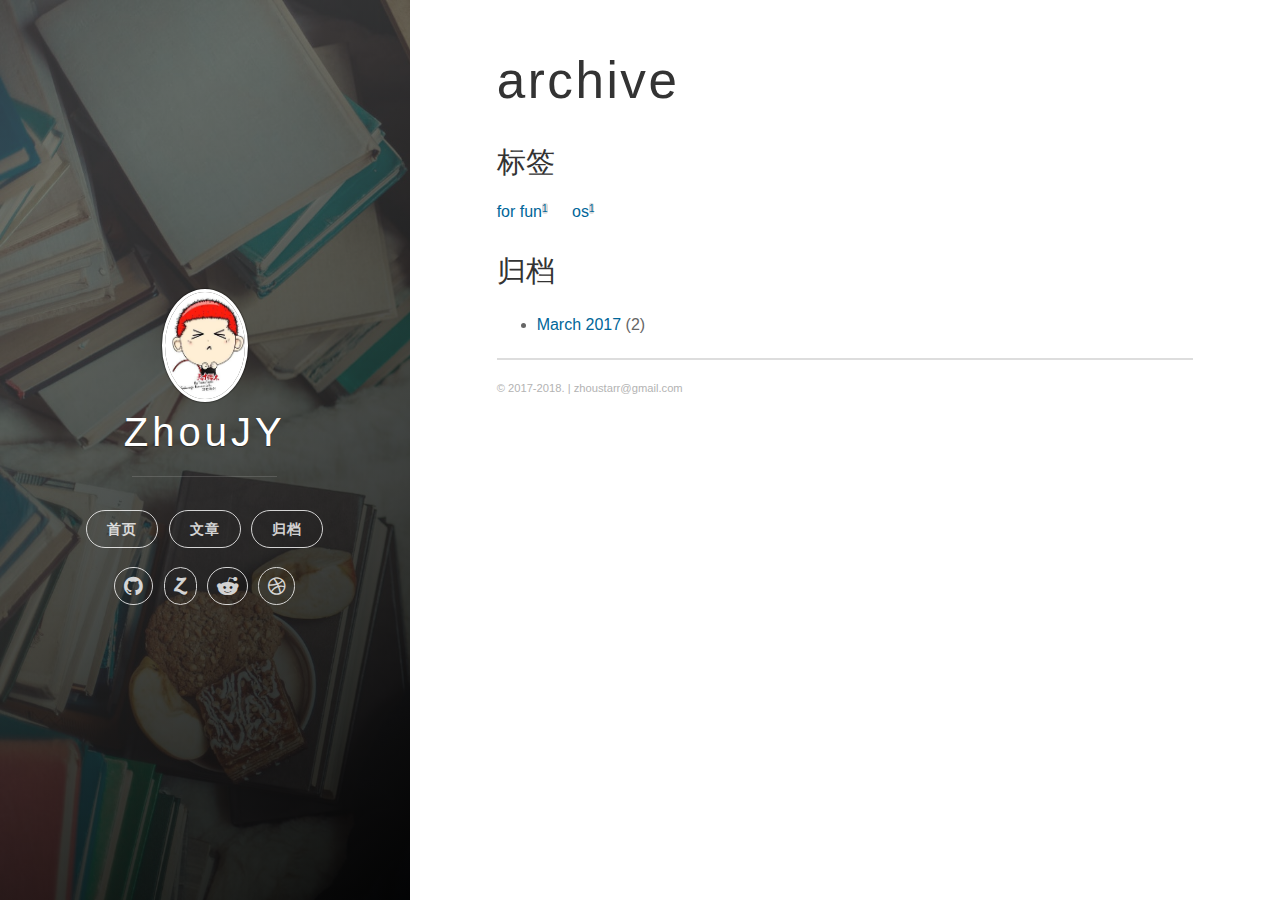
==== archive/index.html @ 3cb6d5e6 "Site updated: 2017-03-19 20:45:36" ====
<!DOCTYPE html>
<html>
<head>
    <meta charset="utf-8">
    <meta http-equiv="X-UA-Compatible" content="chrome=1">

    

    <title>
      archive 
    </title>

    <meta name="viewport" content="width=device-width, initial-scale=1, maximum-scale=1, user-scalable=no">
    
      <meta name="author" content="zhoustarr@gmail.com">
    
    

    <meta name="description" content="love loading force">
<meta property="og:type" content="website">
<meta property="og:title" content="archive">
<meta property="og:url" content="http://yoursite.com/archive/index.html">
<meta property="og:site_name" content="ZhouJY">
<meta property="og:description" content="love loading force">
<meta property="og:updated_time" content="2017-03-19T12:40:06.000Z">
<meta name="twitter:card" content="summary">
<meta name="twitter:title" content="archive">
<meta name="twitter:description" content="love loading force">
    
    
    
      <link rel="icon" type="image/x-icon" href="/img/head.png">
    
    <link rel="stylesheet" href="/css/uno.css">
    <link rel="stylesheet" href="/css/highlight.css">
    <link rel="stylesheet" href="/css/archive.css">
    <link rel="stylesheet" href="/css/china-social-icon.css">

</head>
<body>

    <span class="mobile btn-mobile-menu">
        <i class="icon icon-list btn-mobile-menu__icon"></i>
        <i class="icon icon-x-circle btn-mobile-close__icon hidden"></i>
    </span>

    

<header class="panel-cover panel-cover--collapsed">


  <div class="panel-main">

  
    <div class="panel-main__inner panel-inverted">
    <div class="panel-main__content">

        
        <a href="/" title="link to homepage for ZhouJY"><img src="/img/head.png" width="80" alt="ZhouJY logo" class="panel-cover__logo logo" /></a>
        

        <h1 class="panel-cover__title panel-title"><a href="/" title="link to homepage">ZhouJY</a></h1>
        <hr class="panel-cover__divider" />

        

        <div class="navigation-wrapper">

          <nav class="cover-navigation cover-navigation--primary">
            <ul class="navigation">

              
                
                <li class="navigation__item"><a href="/" title="" class="">首页</a></li>
              
                
                <li class="navigation__item"><a href="/#blog" title="" class="blog-button">文章</a></li>
              
                
                <li class="navigation__item"><a href="/archive" title="" class="">归档</a></li>
              

            </ul>
          </nav>

          <!--
To add a new social icon simply duplicate one of the list items from below
and change the class in the <i> tag to match the desired social network
and then add your link to the <a>. Here is a full list of social network
classes that you can use:

    icon-social-500px
    icon-social-behance
    icon-social-delicious
    icon-social-designer-news
    icon-social-deviant-art
    icon-social-digg
    icon-social-dribbble
    icon-social-facebook
    icon-social-flickr
    icon-social-forrst
    icon-social-foursquare
    icon-social-github
    icon-social-google-plus
    icon-social-hi5
    icon-social-instagram
    icon-social-lastfm
    icon-social-linkedin
    icon-social-medium
    icon-social-myspace
    icon-social-path
    icon-social-pinterest
    icon-social-rdio
    icon-social-reddit
    icon-social-skype
    icon-social-spotify
    icon-social-stack-overflow
    icon-social-steam
    icon-social-stumbleupon
    icon-social-treehouse
    icon-social-tumblr
    icon-social-twitter
    icon-social-vimeo
    icon-social-xbox
    icon-social-yelp
    icon-social-youtube
    icon-social-zerply
    icon-mail

-------------------------------->

<!-- add social info here -->



<nav class="cover-navigation navigation--social">
  <ul class="navigation">

    
      <!-- Github -->
      <li class="navigation__item">
        <a href="https://github.com/facelessss" title="GitHub">
          <i class='icon icon-social-github'></i>
          <span class="label">GitHub</span>
        </a>
      </li>
    

    
      <li class="navigation__item">
        <a href="http://zhihu.com/people/zhou-xing-xing-69-98" title="ZhiHu">
          <i class='icon icon-social-zerply'></i>
          <span class="label">ZhiHu</span>
        </a>
      </li>
    

    
        <li class="navigation__item">
          <a href="https://www.reddit.com/user/facelev" title="Reddit">
            <i class='icon icon-social-reddit'></i>
            <span class="label">Reddit</span>
          </a>
        </li>
    

    
        <li class="navigation__item">
          <a href="https://dribbble.com/facelessju" title="Dribbble">
            <i class='icon icon-social-dribbble'></i>
            <span class="label">Dribbble</span>
          </a>
        </li>
    

    

      <!--
      <li class="navigation__item">
        <a href="" title="">
          <i class='icon cs-icon-weibo'></i>
          <span class="label">Weibo</span>
        </a>
      </li>
        -->



  </ul>
</nav>




        </div>

      </div>

    </div>

    <div class="panel-cover--overlay"></div>
  </div>
</header>

    <div class="content-wrapper">
        <div class="content-wrapper__inner entry">
            

<article class="post-container post-container--single">

  <header class="post-header">
    
    <h1 class="post-title">archive</h1>

    <section id="post-content" class="article-content post">
        
    </section>


  </header>

</article>

<div class="archive-meta">




    <h3>标签</h3>
    <div class="tagslist">
        
            
                <span><a href="/tags/for-fun/" title="for fun">for fun<sup>1</sup></a></span>
            
        
            
                <span><a href="/tags/os/" title="os">os<sup>1</sup></a></span>
            
        
    </div>



    <h3>归档</h3>
    <div class="archiveslist">
      <ul class="archive-list"><li class="archive-list-item"><a class="archive-list-link" href="/archives/2017/03/">March 2017</a><span class="archive-list-count">2</span></li></ul>
    </div>


</div>
            <footer class="footer">

    <span class="footer__copyright">&copy; 2017-2018. | zhoustarr@gmail.com</span>

</footer>

        </div>
    </div>

    <!-- js files -->
    <script src="/js/jquery.min.js"></script>
    <script src="/js/main.js"></script>
    <script src="/js/scale.fix.js"></script>
    

    

    <script type="text/javascript" src="//cdn.mathjax.org/mathjax/latest/MathJax.js?config=TeX-AMS-MML_HTMLorMML"></script>
    <script type="text/javascript"> 
        $(document).ready(function(){
            MathJax.Hub.Config({ 
                tex2jax: {inlineMath: [['[latex]','[/latex]'], ['\\(','\\)']]} 
            });
        });
    </script>


    
    
    
    <!--kill ie6 -->
<!--[if IE 6]>
  <script src="//letskillie6.googlecode.com/svn/trunk/2/zh_CN.js"></script>
<![endif]-->

</body>
</html>
---- css/uno.css ----
/*@import 'http://fonts.googleapis.com/css?family=Raleway:400,700|Roboto+Slab:300,400)';*/

/* http://meyerweb.com/eric/tools/css/reset/
   v2.0 | 20110126
   License: none (public domain)
*/
@import url(../css/animate.css);
html, body, div, span, applet, object, iframe, h1, h2, h3, h4, h5, h6, p, blockquote, pre, a, abbr, acronym, address, big, cite, code, del, dfn, em, img, ins, kbd, q, s, samp, small, strike, strong, sub, sup, tt, var, b, u, i, center, dl, dt, dd, ol, ul, li, fieldset, form, label, legend, table, caption, tbody, tfoot, thead, tr, th, td, article, aside, canvas, details, embed, figure, figcaption, footer, header, hgroup, menu, nav, output, ruby, section, summary, time, mark, audio, video {
  margin: 0;
  padding: 0;
  border: 0;
  font-size: 100%;
  font: inherit;
  vertical-align: baseline; }

/* HTML5 display-role reset for older browsers */
article, aside, details, figcaption, figure, footer, header, hgroup, menu, nav, section {
  display: block; }

body {
  line-height: 1; }

ol, ul {
  list-style: none; }

blockquote, q {
  quotes: none; }

blockquote:before, blockquote:after {
  content: '';
  content: none; }

q:before, q:after {
  content: '';
  content: none; }



body {
  width: 100%;
  *zoom: 1; }
  body:before, body:after {
    content: "";
    display: table; }
  body:after {
    clear: both; }

/*
 * Foundation Icons v 3.0
 * Made by ZURB 2013 http://zurb.com/playground/foundation-icon-fonts-3
 * MIT License
 */
@font-face {
  font-family: "foundation-icons";
  src: url("../fonts/foundation-icons/foundation-icons.eot");
  src: url("../fonts/foundation-icons/foundation-icons.eot?#iefix") format("embedded-opentype"), url("../fonts/foundation-icons/foundation-icons.woff") format("woff"), url("../fonts/foundation-icons/foundation-icons.ttf") format("truetype"), url("../fonts/foundation-icons/foundation-icons.svg#fontcustom") format("svg");
  font-weight: normal;
  font-style: normal; }
.icon:before {
  font-family: "foundation-icons";
  font-style: normal;
  font-weight: normal;
  font-variant: normal;
  text-transform: none;
  line-height: 1;
  -webkit-font-smoothing: antialiased;
  display: inline-block;
  text-decoration: inherit; }

.icon-address-book:before {
  content: "\f100"; }

.icon-alert:before {
  content: "\f101"; }

.icon-align-center:before {
  content: "\f102"; }

.icon-align-justify:before {
  content: "\f103"; }

.icon-align-left:before {
  content: "\f104"; }

.icon-align-right:before {
  content: "\f105"; }

.icon-anchor:before {
  content: "\f106"; }

.icon-annotate:before {
  content: "\f107"; }

.icon-archive:before {
  content: "\f108"; }

.icon-arrow-down:before {
  content: "\f109"; }

.icon-arrow-left:before {
  content: "\f10a"; }

.icon-arrow-right:before {
  content: "\f10b"; }

.icon-arrow-up:before {
  content: "\f10c"; }

.icon-arrows-compress:before {
  content: "\f10d"; }

.icon-arrows-expand:before {
  content: "\f10e"; }

.icon-arrows-in:before {
  content: "\f10f"; }

.icon-arrows-out:before {
  content: "\f110"; }

.icon-asl:before {
  content: "\f111"; }

.icon-asterisk:before {
  content: "\f112"; }

.icon-at-sign:before {
  content: "\f113"; }

.icon-background-color:before {
  content: "\f114"; }

.icon-battery-empty:before {
  content: "\f115"; }

.icon-battery-full:before {
  content: "\f116"; }

.icon-battery-half:before {
  content: "\f117"; }

.icon-bitcoin-circle:before {
  content: "\f118"; }

.icon-bitcoin:before {
  content: "\f119"; }

.icon-blind:before {
  content: "\f11a"; }

.icon-bluetooth:before {
  content: "\f11b"; }

.icon-bold:before {
  content: "\f11c"; }

.icon-book-bookmark:before {
  content: "\f11d"; }

.icon-book:before {
  content: "\f11e"; }

.icon-bookmark:before {
  content: "\f11f"; }

.icon-braille:before {
  content: "\f120"; }

.icon-burst-new:before {
  content: "\f121"; }

.icon-burst-sale:before {
  content: "\f122"; }

.icon-burst:before {
  content: "\f123"; }

.icon-calendar:before {
  content: "\f124"; }

.icon-camera:before {
  content: "\f125"; }

.icon-check:before {
  content: "\f126"; }

.icon-checkbox:before {
  content: "\f127"; }

.icon-clipboard-notes:before {
  content: "\f128"; }

.icon-clipboard-pencil:before {
  content: "\f129"; }

.icon-clipboard:before {
  content: "\f12a"; }

.icon-clock:before {
  content: "\f12b"; }

.icon-closed-caption:before {
  content: "\f12c"; }

.icon-cloud:before {
  content: "\f12d"; }

.icon-comment-minus:before {
  content: "\f12e"; }

.icon-comment-quotes:before {
  content: "\f12f"; }

.icon-comment-video:before {
  content: "\f130"; }

.icon-comment:before {
  content: "\f131"; }

.icon-comments:before {
  content: "\f132"; }

.icon-compass:before {
  content: "\f133"; }

.icon-contrast:before {
  content: "\f134"; }

.icon-credit-card:before {
  content: "\f135"; }

.icon-crop:before {
  content: "\f136"; }

.icon-crown:before {
  content: "\f137"; }

.icon-css3:before {
  content: "\f138"; }

.icon-database:before {
  content: "\f139"; }

.icon-die-five:before {
  content: "\f13a"; }

.icon-die-four:before {
  content: "\f13b"; }

.icon-die-one:before {
  content: "\f13c"; }

.icon-die-six:before {
  content: "\f13d"; }

.icon-die-three:before {
  content: "\f13e"; }

.icon-die-two:before {
  content: "\f13f"; }

.icon-dislike:before {
  content: "\f140"; }

.icon-dollar-bill:before {
  content: "\f141"; }

.icon-dollar:before {
  content: "\f142"; }

.icon-download:before {
  content: "\f143"; }

.icon-eject:before {
  content: "\f144"; }

.icon-elevator:before {
  content: "\f145"; }

.icon-euro:before {
  content: "\f146"; }

.icon-eye:before {
  content: "\f147"; }

.icon-fast-forward:before {
  content: "\f148"; }

.icon-female-symbol:before {
  content: "\f149"; }

.icon-female:before {
  content: "\f14a"; }

.icon-filter:before {
  content: "\f14b"; }

.icon-first-aid:before {
  content: "\f14c"; }

.icon-flag:before {
  content: "\f14d"; }

.icon-folder-add:before {
  content: "\f14e"; }

.icon-folder-lock:before {
  content: "\f14f"; }

.icon-folder:before {
  content: "\f150"; }

.icon-foot:before {
  content: "\f151"; }

.icon-foundation:before {
  content: "\f152"; }

.icon-graph-bar:before {
  content: "\f153"; }

.icon-graph-horizontal:before {
  content: "\f154"; }

.icon-graph-pie:before {
  content: "\f155"; }

.icon-graph-trend:before {
  content: "\f156"; }

.icon-guide-dog:before {
  content: "\f157"; }

.icon-hearing-aid:before {
  content: "\f158"; }

.icon-heart:before {
  content: "\f159"; }

.icon-home:before {
  content: "\f15a"; }

.icon-html5:before {
  content: "\f15b"; }

.icon-indent-less:before {
  content: "\f15c"; }

.icon-indent-more:before {
  content: "\f15d"; }

.icon-info:before {
  content: "\f15e"; }

.icon-italic:before {
  content: "\f15f"; }

.icon-key:before {
  content: "\f160"; }

.icon-laptop:before {
  content: "\f161"; }

.icon-layout:before {
  content: "\f162"; }

.icon-lightbulb:before {
  content: "\f163"; }

.icon-like:before {
  content: "\f164"; }

.icon-link:before {
  content: "\f165"; }

.icon-list-bullet:before {
  content: "\f166"; }

.icon-list-number:before {
  content: "\f167"; }

.icon-list-thumbnails:before {
  content: "\f168"; }

.icon-list:before {
  content: "\f169"; }

.icon-lock:before {
  content: "\f16a"; }

.icon-loop:before {
  content: "\f16b"; }

.icon-magnifying-glass:before {
  content: "\f16c"; }

.icon-mail:before {
  content: "\f16d"; }

.icon-male-female:before {
  content: "\f16e"; }

.icon-male-symbol:before {
  content: "\f16f"; }

.icon-male:before {
  content: "\f170"; }

.icon-map:before {
  content: "\f171"; }

.icon-marker:before {
  content: "\f172"; }

.icon-megaphone:before {
  content: "\f173"; }

.icon-microphone:before {
  content: "\f174"; }

.icon-minus-circle:before {
  content: "\f175"; }

.icon-minus:before {
  content: "\f176"; }

.icon-mobile-signal:before {
  content: "\f177"; }

.icon-mobile:before {
  content: "\f178"; }

.icon-monitor:before {
  content: "\f179"; }

.icon-mountains:before {
  content: "\f17a"; }

.icon-music:before {
  content: "\f17b"; }

.icon-next:before {
  content: "\f17c"; }

.icon-no-dogs:before {
  content: "\f17d"; }

.icon-no-smoking:before {
  content: "\f17e"; }

.icon-page-add:before {
  content: "\f17f"; }

.icon-page-copy:before {
  content: "\f180"; }

.icon-page-csv:before {
  content: "\f181"; }

.icon-page-delete:before {
  content: "\f182"; }

.icon-page-doc:before {
  content: "\f183"; }

.icon-page-edit:before {
  content: "\f184"; }

.icon-page-export-csv:before {
  content: "\f185"; }

.icon-page-export-doc:before {
  content: "\f186"; }

.icon-page-export-pdf:before {
  content: "\f187"; }

.icon-page-export:before {
  content: "\f188"; }

.icon-page-filled:before {
  content: "\f189"; }

.icon-page-multiple:before {
  content: "\f18a"; }

.icon-page-pdf:before {
  content: "\f18b"; }

.icon-page-remove:before {
  content: "\f18c"; }

.icon-page-search:before {
  content: "\f18d"; }

.icon-page:before {
  content: "\f18e"; }

.icon-paint-bucket:before {
  content: "\f18f"; }

.icon-paperclip:before {
  content: "\f190"; }

.icon-pause:before {
  content: "\f191"; }

.icon-paw:before {
  content: "\f192"; }

.icon-paypal:before {
  content: "\f193"; }

.icon-pencil:before {
  content: "\f194"; }

.icon-photo:before {
  content: "\f195"; }

.icon-play-circle:before {
  content: "\f196"; }

.icon-play-video:before {
  content: "\f197"; }

.icon-play:before {
  content: "\f198"; }

.icon-plus:before {
  content: "\f199"; }

.icon-pound:before {
  content: "\f19a"; }

.icon-power:before {
  content: "\f19b"; }

.icon-previous:before {
  content: "\f19c"; }

.icon-price-tag:before {
  content: "\f19d"; }

.icon-pricetag-multiple:before {
  content: "\f19e"; }

.icon-print:before {
  content: "\f19f"; }

.icon-prohibited:before {
  content: "\f1a0"; }

.icon-projection-screen:before {
  content: "\f1a1"; }

.icon-puzzle:before {
  content: "\f1a2"; }

.icon-quote:before {
  content: "\f1a3"; }

.icon-record:before {
  content: "\f1a4"; }

.icon-refresh:before {
  content: "\f1a5"; }

.icon-results-demographics:before {
  content: "\f1a6"; }

.icon-results:before {
  content: "\f1a7"; }

.icon-rewind-ten:before {
  content: "\f1a8"; }

.icon-rewind:before {
  content: "\f1a9"; }

.icon-rss:before {
  content: "\f1aa"; }

.icon-safety-cone:before {
  content: "\f1ab"; }

.icon-save:before {
  content: "\f1ac"; }

.icon-share:before {
  content: "\f1ad"; }

.icon-sheriff-badge:before {
  content: "\f1ae"; }

.icon-shield:before {
  content: "\f1af"; }

.icon-shopping-bag:before {
  content: "\f1b0"; }

.icon-shopping-cart:before {
  content: "\f1b1"; }

.icon-shuffle:before {
  content: "\f1b2"; }

.icon-skull:before {
  content: "\f1b3"; }

.icon-social-500px:before {
  content: "\f1b4"; }

.icon-social-adobe:before {
  content: "\f1b5"; }

.icon-social-amazon:before {
  content: "\f1b6"; }

.icon-social-android:before {
  content: "\f1b7"; }

.icon-social-apple:before {
  content: "\f1b8"; }

.icon-social-behance:before {
  content: "\f1b9"; }

.icon-social-bing:before {
  content: "\f1ba"; }

.icon-social-blogger:before {
  content: "\f1bb"; }

.icon-social-delicious:before {
  content: "\f1bc"; }

.icon-social-designer-news:before {
  content: "\f1bd"; }

.icon-social-deviant-art:before {
  content: "\f1be"; }

.icon-social-digg:before {
  content: "\f1bf"; }

.icon-social-dribbble:before {
  content: "\f1c0"; }

.icon-social-drive:before {
  content: "\f1c1"; }

.icon-social-dropbox:before {
  content: "\f1c2"; }

.icon-social-evernote:before {
  content: "\f1c3"; }

.icon-social-facebook:before {
  content: "\f1c4"; }

.icon-social-flickr:before {
  content: "\f1c5"; }

.icon-social-forrst:before {
  content: "\f1c6"; }

.icon-social-foursquare:before {
  content: "\f1c7"; }

.icon-social-game-center:before {
  content: "\f1c8"; }

.icon-social-github:before {
  content: "\f1c9"; }

.icon-social-google-plus:before {
  content: "\f1ca"; }

.icon-social-hacker-news:before {
  content: "\f1cb"; }

.icon-social-hi5:before {
  content: "\f1cc"; }

.icon-social-instagram:before {
  content: "\f1cd"; }

.icon-social-joomla:before {
  content: "\f1ce"; }

.icon-social-lastfm:before {
  content: "\f1cf"; }

.icon-social-linkedin:before {
  content: "\f1d0"; }

.icon-social-medium:before {
  content: "\f1d1"; }

.icon-social-myspace:before {
  content: "\f1d2"; }

.icon-social-orkut:before {
  content: "\f1d3"; }

.icon-social-path:before {
  content: "\f1d4"; }

.icon-social-picasa:before {
  content: "\f1d5"; }

.icon-social-pinterest:before {
  content: "\f1d6"; }

.icon-social-rdio:before {
  content: "\f1d7"; }

.icon-social-reddit:before {
  content: "\f1d8"; }

.icon-social-skillshare:before {
  content: "\f1d9"; }

.icon-social-skype:before {
  content: "\f1da"; }

.icon-social-smashing-mag:before {
  content: "\f1db"; }

.icon-social-snapchat:before {
  content: "\f1dc"; }

.icon-social-spotify:before {
  content: "\f1dd"; }

.icon-social-squidoo:before {
  content: "\f1de"; }

.icon-social-stack-overflow:before {
  content: "\f1df"; }

.icon-social-steam:before {
  content: "\f1e0"; }

.icon-social-stumbleupon:before {
  content: "\f1e1"; }

.icon-social-treehouse:before {
  content: "\f1e2"; }

.icon-social-tumblr:before {
  content: "\f1e3"; }

.icon-social-twitter:before {
  content: "\f1e4"; }

.icon-social-vimeo:before {
  content: "\f1e5"; }

.icon-social-windows:before {
  content: "\f1e6"; }

.icon-social-xbox:before {
  content: "\f1e7"; }

.icon-social-yahoo:before {
  content: "\f1e8"; }

.icon-social-yelp:before {
  content: "\f1e9"; }

.icon-social-youtube:before {
  content: "\f1ea"; }

.icon-social-zerply:before {
  content: "\f1eb"; }

.icon-social-zurb:before {
  content: "\f1ec"; }

.icon-sound:before {
  content: "\f1ed"; }

.icon-star:before {
  content: "\f1ee"; }

.icon-stop:before {
  content: "\f1ef"; }

.icon-strikethrough:before {
  content: "\f1f0"; }

.icon-subscript:before {
  content: "\f1f1"; }

.icon-superscript:before {
  content: "\f1f2"; }

.icon-tablet-landscape:before {
  content: "\f1f3"; }

.icon-tablet-portrait:before {
  content: "\f1f4"; }

.icon-target-two:before {
  content: "\f1f5"; }

.icon-target:before {
  content: "\f1f6"; }

.icon-telephone-accessible:before {
  content: "\f1f7"; }

.icon-telephone:before {
  content: "\f1f8"; }

.icon-text-color:before {
  content: "\f1f9"; }

.icon-thumbnails:before {
  content: "\f1fa"; }

.icon-ticket:before {
  content: "\f1fb"; }

.icon-torso-business:before {
  content: "\f1fc"; }

.icon-torso-female:before {
  content: "\f1fd"; }

.icon-torso:before {
  content: "\f1fe"; }

.icon-torsos-all-female:before {
  content: "\f1ff"; }

.icon-torsos-all:before {
  content: "\f200"; }

.icon-torsos-female-male:before {
  content: "\f201"; }

.icon-torsos-male-female:before {
  content: "\f202"; }

.icon-torsos:before {
  content: "\f203"; }

.icon-trash:before {
  content: "\f204"; }

.icon-trees:before {
  content: "\f205"; }

.icon-trophy:before {
  content: "\f206"; }

.icon-underline:before {
  content: "\f207"; }

.icon-universal-access:before {
  content: "\f208"; }

.icon-unlink:before {
  content: "\f209"; }

.icon-unlock:before {
  content: "\f20a"; }

.icon-upload-cloud:before {
  content: "\f20b"; }

.icon-upload:before {
  content: "\f20c"; }

.icon-usb:before {
  content: "\f20d"; }

.icon-video:before {
  content: "\f20e"; }

.icon-volume-none:before {
  content: "\f20f"; }

.icon-volume-strike:before {
  content: "\f210"; }

.icon-volume:before {
  content: "\f211"; }

.icon-web:before {
  content: "\f212"; }

.icon-wheelchair:before {
  content: "\f213"; }

.icon-widget:before {
  content: "\f214"; }

.icon-wrench:before {
  content: "\f215"; }

.icon-x-circle:before {
  content: "\f216"; }

.icon-x:before {
  content: "\f217"; }

.icon-yen:before {
  content: "\f218"; }

.icon-zoom-in:before {
  content: "\f219"; }

.icon-zoom-out:before {
  content: "\f21a"; }

html, body {
  height: 100%; }

html {
  height: 100%;
  max-height: 100%; }

body {
  /*font-family: "Raleway", sans-serif;*/
  font-family:  "Raleway",Verdana,sans-serif,宋体, serif, "Droid Serif", Helvetica Neue, Helvetica, Arial;
  font-size: 1em;
  color: #666666; }

::selection {
  background: #fae3df; }

::-moz-selection {
  background: #fae3df; }

a {
  text-decoration: none;
  color: #006699; }
  a:hover {
    color: green;
    -o-transition: .5s;
    -ms-transition: .5s;
    -moz-transition: .5s;
    -webkit-transition: .5s; }

h1,
h2,
h3,
h4,
h5,
h5 {
  margin-top: .8em;
  margin-bottom: .4em;
  /*font-family: "Roboto Slab", serif;*/
  font-family: "Raleway",Verdana,sans-serif,宋体, serif, "Droid Serif", Helvetica Neue, Helvetica, Arial;
  font-weight: lighter;
  color: #333333;
  -webkit-font-smoothing: antialiased; }

h1 {
  margin-top: 0;
  font-size: 3.2em;
  line-height: 1.2em;
  letter-spacing: .05em; }

h2 {
  font-size: 2.2em; }

h3 {
  font-size: 1.8em; }

h4 {
  font-size: 1.4em; }

h4 {
  font-size: 1.2em; }

h5 {
  font-size: 1em; }

p {
  margin-bottom: 1.3em;
  line-height: 1.7em; }

strong {
  font-weight: bold; }

em {
  font-style: italic; }

blockquote {
  margin: 1em 0;
  padding: 1em 0;
  background: #f8f8f8;
  border: 1px solid #eeeeee;
  border-radius: 3px;
  /*font-family: "Roboto Slab", serif;*/
  font-family:  "Raleway",Verdana,sans-serif,宋体, serif, "Droid Serif", Helvetica Neue, Helvetica, Arial;
  font-weight: lighter;
  font-style: italic;
  font-size: 1.0em;
  /*text-align: center;*/ }
  blockquote p:last-child {
    margin-bottom: 0; }

ol, ul {
  margin: 0 0 1.3em 2.5em; }
  ol li, ul li {
    margin: 0 0 .2em 0;
    line-height: 1.6em; }
  ol ol, ol ul, ul ol, ul ul {
    margin: .1em 0 .2em 2em; }

ol {
  list-style-type: decimal; }

ul {
  list-style-type: disc; }

code {
  padding: 2px 4px;
  background-color: #f8f8f8;
  color: #d14;
  border: none;
  word-wrap: break-word;
  border-radius: 3px;
  font-family: Consolas, Menlo, Monaco, Lucida Console, Liberation Mono, DejaVu Sans Mono, Bitstream Vera Sans Mono, Courier New, monospace, serif;
  font-size: .85em; }


.date,
.time,
.author,
.tags {
  font-size: .8em;
  color: #c7c7c7; }
  .date a,
  .time a,
  .author a,
  .tags a {
    color: #666666; }
    .date a:hover,
    .time a:hover,
    .author a:hover,
    .tags a:hover {
      color: #006699; }

.excerpt {
  margin: 0;
  font-size: .9em;
  color: #999999; }

.intro {
  font-family: "Roboto Slab", serif;
  font-size: 1.2em;
  font-weight: lighter;
  color: #999999; }

.block-heading {
  display: inline;
  float: left;
  width: 940px;
  margin: 0 10px;
  position: relative;
  bottom: -15px;
  font-size: .8em;
  font-weight: bold;
  text-align: center;
  text-transform: uppercase;
  letter-spacing: 1px; }

.label {
  position: relative;
  display: inline-block;
  padding: 8px 18px 9px 18px;
  background: #006699;
  border-radius: 3px;
  text-align: center;
  color: #FFF; }

.container {
  position: relative;
  z-index: 500;
  width: 940px;
  margin: 0 auto; }

.content-wrapper {
  z-index: 800;
  width: 68%;
  max-width: 960px;
  margin-left: 32%; }

.content-wrapper__inner {
  margin: 0 10%;
  padding: 50px 0; }

.footer {
  display: block;
  padding: 2em 0 0 0;
  border-top: 2px solid #dddddd;
  font-size: .7em;
  color: #b3b3b3; }

.footer__copyright {
  display: block;
  margin-bottom: .7em; }
  .footer__copyright a {
    color: #a6a6a6;
    text-decoration: underline; }
    .footer__copyright a:hover {
      color: #006699; }

.avatar,
.logo {
  border-radius: 50%;
  border: 3px solid #FFF;
  box-shadow: 0 0 1px 1px rgba(0, 0, 0, 0.3); }

hr {
  border: none; }

.section-title__divider {
  width: 30%;
  margin: 2.2em 0 2.1em 0;
  border-top: 1px solid #dddddd; }

.hidden {
  display: none !important; }

.post-comments {
  border-top: 1px solid #dddddd;
  padding: 60px 0; }

.post-meta {
  margin: 0 0 1.4em 0;
  color: #c7c7c7; }

.post-meta__date {
  margin-right: .5em; }

.post-meta__tags {
  margin-left: .4em; }

.post-meta__author {
  margin-left: 1.5em; }

.post-meta__avatar {
  display: inline-block;
  width: 22px;
  height: 22px;
  margin: 0 .3em -.4em 0;
  border: none;
  box-shadow: none; }

.post img {
  max-width: 100%;
  margin: 0 auto;
  border-radius: 3px;
  text-align: center; }

.post hr {
  display: block;
  width: 30%;
  margin: 2em 0;
  border-top: 1px solid #dddddd; }

.panel {
  display: table;
  width: 100%;
  height: 100%; }

.panel__vertical {
  display: table-cell;
  vertical-align: middle; }

.panel-title {
  margin: 0 0 5px 0;
  font-size: 2.5em;
  letter-spacing: 4px;
  color: #FFF; }

.panel-subtitle {
  font-family: "Roboto Slab", serif;
  font-size: 1.2em;
  font-weight: lighter;
  letter-spacing: 3px;
  color: #cccccc;
  -webkit-font-smoothing: antialiased; }

.panel-cover {
  display: block;
  position: fixed;
  z-index: 900;
  width: 100%;
  max-width: none;
  height: 100%;
  background: url(../images/background.jpg) top left no-repeat #666666;
  background-size: cover; }

.panel-cover--collapsed {
  width: 32%;
  max-width: 430px; }

.panel-cover--overlay {
  display: block;
  position: absolute;
  z-index: 0;
  top: 0;
  right: 0;
  bottom: 0;
  left: 0;
  background-color: rgba(68, 68, 68, 0.2);
  background-image: -webkit-gradient(linear, left top, left bottom, color-stop(20%, rgba(68, 68, 68, 0.6)), color-stop(100%, rgba(0, 0, 0, 0.9)));
  background-image: -webkit-linear-gradient(-410deg, rgba(68, 68, 68, 0.6) 20%, rgba(0, 0, 0, 0.9));
  background-image: linear-gradient(140deg,rgba(68, 68, 68, 0.6) 20%, rgba(0, 0, 0, 0.9)); }

.panel-cover__logo {
  margin-bottom: .2em; }

.panel-cover__description {
  margin: 0 30px; }

.panel-cover__divider {
  width: 50%;
  margin: 20px auto;
  border-top: 1px solid rgba(255, 255, 255, 0.14); }

.panel-cover__divider--secondary {
  width: 15%; }

.panel-main {
  display: table;
  width: 100%;
  height: 100%; }


.panel-main__inner {
  display: table-cell;
  vertical-align: middle;
  position: relative;
  z-index: 800;
  padding: 0 60px; }

.panel-main__content {
  max-width: 620px;
  margin: 0 auto; }

.panel-main__content--fixed {
  width: 480px;
  transition: width 1s;
  -webkit-transition: width 1s;
  /* Safari */ }

.panel-inverted {
  font-weight: 100;
  text-align: center;
  color: #FFF;
  text-shadow: 0 1px 1px rgba(0, 0, 0, 0.4); }
  .panel-inverted a {
    color: #FFF; }

.cover-navigation {
  margin-top: 10px; }

.cover-navigation--social {
  margin-left: 30px; }

.cover-green {
  background-color: rgba(21, 111, 120, 0.6);
  background-image: -webkit-gradient(linear, left top, left bottom, color-stop(20%, rgba(21, 111, 120, 0.6)), color-stop(100%, rgba(6, 31, 33, 0.8)));
  background-image: -webkit-linear-gradient(-410deg, rgba(21, 111, 120, 0.6) 20%, rgba(6, 31, 33, 0.8));
  background-image: linear-gradient(140deg,rgba(21, 111, 120, 0.6) 20%, rgba(6, 31, 33, 0.8)); }

.cover-purple {
  background-color: rgba(73, 50, 82, 0.6);
  background-image: -webkit-gradient(linear, left top, left bottom, color-stop(20%, rgba(73, 50, 82, 0.6)), color-stop(100%, rgba(17, 11, 19, 0.8)));
  background-image: -webkit-linear-gradient(-410deg, rgba(73, 50, 82, 0.6) 20%, rgba(17, 11, 19, 0.8));
  background-image: linear-gradient(140deg,rgba(73, 50, 82, 0.6) 20%, rgba(17, 11, 19, 0.8)); }

.cover-red {
  background-color: rgba(119, 31, 18, 0.6);
  background-image: -webkit-gradient(linear, left top, left bottom, color-stop(20%, rgba(119, 31, 18, 0.6)), color-stop(100%, rgba(30, 8, 5, 0.8)));
  background-image: -webkit-linear-gradient(-410deg, rgba(119, 31, 18, 0.6) 20%, rgba(30, 8, 5, 0.8));
  background-image: linear-gradient(140deg,rgba(119, 31, 18, 0.6) 20%, rgba(30, 8, 5, 0.8)); }

.cover-slate {
  background-color: rgba(61, 66, 96, 0.6);
  background-image: -webkit-gradient(linear, left top, left bottom, color-stop(20%, rgba(61, 66, 96, 0.6)), color-stop(100%, rgba(21, 23, 34, 0.8)));
  background-image: -webkit-linear-gradient(-410deg, rgba(61, 66, 96, 0.6) 20%, rgba(21, 23, 34, 0.8));
  background-image: linear-gradient(140deg,rgba(61, 66, 96, 0.6) 20%, rgba(21, 23, 34, 0.8)); }

.cover-disabled {
  background: none; }

.btn, .navigation__item a {
  padding: 10px 20px;
  border: 1px solid #006699;
  border-radius: 20px;
  font-size: .9em;
  font-weight: bold;
  letter-spacing: 1px;
  text-shadow: none;
  color: #006699;
  -webkit-font-smoothing: antialiased; }
  .btn:hover, .navigation__item a:hover {
    color: #006699;
    border-color: #006699; }

.btn-secondary {
  border-color: #5ba4e5;
  color: #5ba4e5; }
  .btn-secondary:hover {
    color: #217fd2;
    border-color: #217fd2; }

.btn-tertiary {
  border-color: #999999;
  color: #999999; }
  .btn-tertiary:hover {
    color: #737373;
    border-color: #737373; }

.btn-large {
  padding: 10px 24px;
  font-size: 1.1em; }

.btn-small {
  padding: 8px 12px;
  font-size: .7em; }

.btn-mobile-menu {
  display: none;
  position: fixed;
  z-index: 9999;
  top: 0;
  right: 0;
  left: 0;
  width: 100%;
  height: 42px;
  background: rgba(13, 71, 77, 0.98);
  border-bottom: 1px solid rgba(255, 255, 255, 0.1);
  text-align: center; }

.btn-mobile-menu__icon,
.btn-mobile-close__icon {
  position: relative;
  top: 3px;
  font-size: 36px;
  color: #FFF; }

nav {
  display: inline-block;
  position: relative; }

.navigation {
  display: inline-block;
  float: left;
  position: relative;
  margin: 0;
  list-style-type: none; }

.navigation__item {
  display: inline-block;
  margin: 3px 3px;
  line-height: 1em; }
  .navigation__item a {
    display: block;
    position: relative;
    border-color: #FFF;
    color: #FFF;
    opacity: .8; }
    .navigation__item a:hover {
      color: #FFF;
      border-color: #FFF;
      opacity: 1; }

.navigation--social {
  margin-left: 0em; }
  .navigation--social a {
    padding: 6px 8px 6px 9px; }
    .navigation--social a .label {
      display: none; }
    .navigation--social a .icon {
      display: block;
      font-size: 1.7em; }

.pagination {
  display: block;
  margin: 0 0 4em 0; }

.pagination__page-number {
  margin: 0;
  font-size: .8em;
  color: #999999; }

.pagination__newer {
  margin-right: 1em; }

.pagination__older {
  margin-left: 1em; }

i {
  font-family: 'entypo';
  font-weight: normal;
  font-style: normal;
  font-size: 18px; }

.icon-social {
  font-family: 'entypo-social';
  font-size: 22px;
  display: block;
  position: relative; }

.post-list {
  margin: 0;
  padding: 0;
  list-style-type: none;
  text-align: left; }
  .post-list li {
    margin: 0 0 2.2em 0; }
    .post-list li:last-child hr {
      display: none; }

.post-list__post-title {
  margin-top: 0;
  margin-bottom: .2em;
  font-size: 1.8em;
  -webkit-font-smoothing: antialiased;
  font-weight: bold;
  line-height: 1.3em; }
  .post-list__post-title a {
    color: #333333; }
    .post-list__post-title a:hover {
      color: #006699; }

.post-list__meta {
  display: block;
  margin: .7em 0 0 0;
  font-size: .9em;
  color: #c7c7c7; }

.post-list__meta--date {
  margin-right: .5em;
  color: #c7c7c7; }

.post-list__meta--tags {
  margin-left: .5em; }

.post-list__divider {
  width: 30%;
  margin: 2.2em 0 2.1em 0;
  border-top: 1px solid #dddddd; }

*:focus {
  outline: none; }

input[type="text"],
input[type="password"],
input[type="datetime"],
input[type="datetime-local"],
input[type="date"],
input[type="month"],
input[type="time"],
input[type="week"],
input[type="number"],
input[type="email"],
input[type="url"],
input[type="search"],
input[type="tel"] {
  width: 240px;
  padding: 1em 1em;
  background: #FFF;
  border: 1px solid #dddddd;
  border-radius: 3px;
  font-size: .9em;
  color: #666666; }
  input[type="text"]:focus,
  input[type="password"]:focus,
  input[type="datetime"]:focus,
  input[type="datetime-local"]:focus,
  input[type="date"]:focus,
  input[type="month"]:focus,
  input[type="time"]:focus,
  input[type="week"]:focus,
  input[type="number"]:focus,
  input[type="email"]:focus,
  input[type="url"]:focus,
  input[type="search"]:focus,
  input[type="tel"]:focus {
    border-color: #5ba4e5; }
  input[type="text"]::-webkit-input-placeholder,
  input[type="password"]::-webkit-input-placeholder,
  input[type="datetime"]::-webkit-input-placeholder,
  input[type="datetime-local"]::-webkit-input-placeholder,
  input[type="date"]::-webkit-input-placeholder,
  input[type="month"]::-webkit-input-placeholder,
  input[type="time"]::-webkit-input-placeholder,
  input[type="week"]::-webkit-input-placeholder,
  input[type="number"]::-webkit-input-placeholder,
  input[type="email"]::-webkit-input-placeholder,
  input[type="url"]::-webkit-input-placeholder,
  input[type="search"]::-webkit-input-placeholder,
  input[type="tel"]::-webkit-input-placeholder {
    color: #cccccc; }
  input[type="text"]:-moz-placeholder,
  input[type="password"]:-moz-placeholder,
  input[type="datetime"]:-moz-placeholder,
  input[type="datetime-local"]:-moz-placeholder,
  input[type="date"]:-moz-placeholder,
  input[type="month"]:-moz-placeholder,
  input[type="time"]:-moz-placeholder,
  input[type="week"]:-moz-placeholder,
  input[type="number"]:-moz-placeholder,
  input[type="email"]:-moz-placeholder,
  input[type="url"]:-moz-placeholder,
  input[type="search"]:-moz-placeholder,
  input[type="tel"]:-moz-placeholder {
    color: #cccccc; }
  input[type="text"]::-moz-placeholder,
  input[type="password"]::-moz-placeholder,
  input[type="datetime"]::-moz-placeholder,
  input[type="datetime-local"]::-moz-placeholder,
  input[type="date"]::-moz-placeholder,
  input[type="month"]::-moz-placeholder,
  input[type="time"]::-moz-placeholder,
  input[type="week"]::-moz-placeholder,
  input[type="number"]::-moz-placeholder,
  input[type="email"]::-moz-placeholder,
  input[type="url"]::-moz-placeholder,
  input[type="search"]::-moz-placeholder,
  input[type="tel"]::-moz-placeholder {
    color: #cccccc; }
  input[type="text"]:-ms-input-placeholder,
  input[type="password"]:-ms-input-placeholder,
  input[type="datetime"]:-ms-input-placeholder,
  input[type="datetime-local"]:-ms-input-placeholder,
  input[type="date"]:-ms-input-placeholder,
  input[type="month"]:-ms-input-placeholder,
  input[type="time"]:-ms-input-placeholder,
  input[type="week"]:-ms-input-placeholder,
  input[type="number"]:-ms-input-placeholder,
  input[type="email"]:-ms-input-placeholder,
  input[type="url"]:-ms-input-placeholder,
  input[type="search"]:-ms-input-placeholder,
  input[type="tel"]:-ms-input-placeholder {
    color: #cccccc; }

@media all and (min-width: 1300px) {
  .content-wrapper {
    margin-left: 430px; } }
@media all and (max-width: 1100px) {
  .panel-cover__logo {
    width: 70px; }

  .panel-title {
    font-size: 2em; }

  .panel-subtitle {
    font-size: 1em; }

  .panel-cover__description {
    margin: 0 10px;
    font-size: .9em; }

  .navigation--social {
    margin-top: 5px;
    margin-left: 0; } }
@media all and (max-width: 960px) {
  .btn-mobile-menu {
    display: block; }

  .panel-main {
    display: table;
    position: relative; }

  .panel-cover--collapsed {
    width: 100%;
    max-width: none; }

  .panel-main__inner {
    display: table-cell;
    padding: 60px 10%; }

  .panel-cover__description {
    display: block;
    max-width: 600px;
    margin: 0 auto; }

  .panel-cover__divider--secondary {
    display: none; }

  .panel-cover {
    width: 100%;
    height: 100%;
    background-position: center center; }
    .panel-cover.panel-cover--collapsed {
      display: block;
      position: relative;
      height: auto;
      padding: 0;
      background-position: center center; }
      .panel-cover.panel-cover--collapsed .panel-main__inner {
        display: block;
        padding: 70px 0 30px 0; }
      .panel-cover.panel-cover--collapsed .panel-cover__logo {
        width: 60px;
        border-width: 2px; }
      .panel-cover.panel-cover--collapsed .panel-cover__description {
        display: none; }
      .panel-cover.panel-cover--collapsed .panel-cover__divider {
        display: none;
        margin: 1em auto; }

  .navigation-wrapper {
    display: none;
    position: fixed;
    top: 42px;
    right: 0;
    left: 0;
    width: 100%;
    padding: 20px 0;
    background: rgba(51, 51, 51, 0.8);
    border-bottom: 1px solid rgba(255, 255, 255, 0.15); }
    .navigation-wrapper.visible {
      display: block; }

  .cover-navigation {
    display: block;
    position: relative;
    float: left;
    clear: left;
    width: 100%; }
    .cover-navigation .navigation {
      display: block;
      width: 100%; }
      .cover-navigation .navigation li {
        width: 80%;
        margin-bottom: .4em; }
    .cover-navigation.navigation--social {
      padding-top: 5px; }
      .cover-navigation.navigation--social .navigation li {
        display: inline-block;
        width: 25.8%; }

  .content-wrapper {
    width: 80%;
    max-width: none;
    margin: 0 auto; }

  .content-wrapper__inner {
    margin-right: 0;
    margin-left: 0; }

  .navigation__item {
    width: 100%;
    margin: 0 0 .4em 0; } }
@media all and (max-width: 340px) {
  .panel-main__inner {
    padding: 0 5%; }

  .panel-title {
    margin-bottom: .1em;
    font-size: 1.5em; }

  .panel-subtitle {
    font-size: .9em; }

  .btn, .navigation__item a {
    display: block;
    margin-bottom: .4em; } }

/* add */

table {
  border-collapse: collapse;
  width: 100%;
  margin: 0 0 10px;
  border-spacing: 0;
  border: 1px solid #aaa;
}

table caption {
  font-weight: bold;
  text-align: center;
}

th {
  font-weight: bold;
}
th, td {
  border: 1px solid #aaa;
  padding: 5px 10px;
  text-align: left;
}

.highlight table {
  border: none;
}
pre {
  font-family:
}
---- css/highlight.css ----
.article-content pre,
.article-content .highlight,
.article-content .highlight pre {
  background: #eee;
  margin: 0.5em 0;
  padding: 0.5em 2%;
  color: #4d4d4c;
  line-height: 1.2;
  font-size: 0.8em;
  -webkit-border-radius: 0.35em;
  border-radius: 0.35em;
  word-wrap: break-word;
}
@media phone {
  .article-content pre,
  .article-content .highlight,
  .article-content .highlight pre {
    font-size: 0.9em;
  }
}
.article-content .highlight .gutter pre,
.article-content .gist .gist-file .gist-data .line-numbers {
  color: #999;
  font-size: 0.8em;
}
@media phone {
  .article-content .highlight .gutter pre,
  .article-content .gist .gist-file .gist-data .line-numbers {
    font-size: 0.9em;
    line-height: 1.2;
  }
}
.article-content pre {
  font-family: Consolas, Menlo, Monaco, Lucida Console, Liberation Mono, DejaVu Sans Mono, Bitstream Vera Sans Mono, Courier New, monospace, serif;
}
.article-content .highlight {
  overflow: auto;
  font-size: 1em;
}
@media phone {
  .article-content .highlight {
    font-size: 0.9em;
  }
}
.article-content .highlight pre {
  border: none;
  margin: 0;
  padding: 0;
}
.article-content .highlight table {
  margin: 0;
  width: auto;
}
.article-content .highlight td {
  border: none;
  padding: 0;
}
.article-content .highlight figcaption {
  font-size: 0.85em;
  text-align: left;
  color: #8e908c;
  line-height: 1em;
  padding: 0.5em 0;
  margin-bottom: 0.5em;
}
.article-content .highlight figcaption a {
  float: right;
}
.article-content .highlight .gutter pre {
  text-align: right;
  padding-right: 1.5em;
}
.article-content .highlight .line {
  height: 20px;
}
.article-content .gist {
  margin: 0.5em 0;
  background: #eee;
  padding: 1em 2%;
  -webkit-border-radius: 0.35em;
  border-radius: 0.35em;
}
.article-content .gist .gist-file {
  border: none;
  font-family: Consolas, Menlo, Monaco, Lucida Console, Liberation Mono, DejaVu Sans Mono, Bitstream Vera Sans Mono, Courier New, monospace, serif;
  margin: 0;
}
.article-content .gist .gist-file .gist-data {
  background: none;
  border: none;
}
.article-content .gist .gist-file .gist-data .line-numbers {
  background: none;
  border: none;
  padding: 0 1.5em 0 0;
}
.article-content .gist .gist-file .gist-data .line-data {
  padding: 0 !important;
}
.article-content .gist .gist-file .highlight {
  margin: 0;
  padding: 0;
  border: none;
  background: #eee;
}
.article-content .gist .gist-file .gist-meta {
  background: #eee;
  color: #8e908c;
  font: 0.85em font-serif;
  text-shadow: 0 0;
  padding: 0;
  margin-top: 1em;
}
.article-content .gist .gist-file .gist-meta a {
  color: color-blue;
  font-weight: normal;
}
.article-content .gist .gist-file .gist-meta a:hover {
  color: color-theme;
}
pre .comment,
pre .title {
  color: #8e908c;
}
pre .variable,
pre .attribute,
pre .tag,
pre .regexp,
pre .ruby .constant,
pre .xml .tag .title,
pre .xml .pi,
pre .xml .doctype,
pre .html .doctype,
pre .css .id,
pre .css .class,
pre .css .pseudo {
  color: #c82829;
}
pre .number,
pre .preprocessor,
pre .built_in,
pre .literal,
pre .params,
pre .constant {
  color: #f5871f;
}
pre .class,
pre .ruby .class .title,
pre .css .rules .attribute {
  color: #718c00;
}
pre .string,
pre .value,
pre .inheritance,
pre .header,
pre .ruby .symbol,
pre .xml .cdata {
  color: #718c00;
}
pre .css .hexcolor {
  color: #3e999f;
}
pre .function,
pre .python .decorator,
pre .python .title,
pre .ruby .function .title,
pre .ruby .title .keyword,
pre .perl .sub,
pre .javascript .title,
pre .coffeescript .title {
  color: #4271ae;
}
pre .keyword,
pre .javascript .function {
  color: #8959a8;
}
---- css/archive.css ----
.archive-meta h3 {
    line-height: 2.0;
}

.archive-meta sup {
    font-size: 10px;
    -moz-border-radius: 5px; 
    -webkit-border-radius: 5px; 
    border-radius: 5px;
    background: #ddd none repeat scroll 0 0;
    vertical-align: top;
}

.archive-meta span {
    margin-right: 20px;
}

.archive-meta .archive-list-count::before {
    content: " (";
}

.archive-meta .archive-list-count::after {
    content: ")";
}
---- css/china-social-icon.css ----
@charset "UTF-8";

@font-face {
  font-family: "china-social";
  src:url("../fonts/china-social/china-social.eot");
  src:url("../fonts/china-social/china-social.eot?#iefix") format("embedded-opentype"),
    url("../fonts/china-social/china-social.woff") format("woff"),
    url("../fonts/china-social/china-social.ttf") format("truetype"),
    url("../fonts/china-social/china-social.svg#china-social") format("svg");
  font-weight: normal;
  font-style: normal;

}

[data-icon]:before {
  font-family: "china-social" !important;
  content: attr(data-icon);
  font-style: normal !important;
  font-weight: normal !important;
  font-variant: normal !important;
  text-transform: none !important;
  speak: none;
  line-height: 1;
  -webkit-font-smoothing: antialiased;
  -moz-osx-font-smoothing: grayscale;
}

[class^="cs-icon-"]:before,
[class*=" cs-icon-"]:before {
  font-family: "china-social" !important;
  font-style: normal !important;
  font-weight: normal !important;
  font-variant: normal !important;
  text-transform: none !important;
  speak: none;
  line-height: 1;
  -webkit-font-smoothing: antialiased;
  -moz-osx-font-smoothing: grayscale;
}

.cs-icon-taobao:before {
  content: "a";
}
.cs-icon-weibo:before {
  content: "b";
}
.cs-icon-tt:before {
  content: "c";
}
.cs-icon-qq:before {
  content: "d";
}
.cs-icon-wechat:before {
  content: "e";
}
.cs-icon-baidu:before {
  content: "f";
}
.cs-icon-py:before {
  content: "g";
}
.cs-icon-douban:before {
  content: "h";
}
.cs-icon-renren:before {
  content: "i";
}
.cs-icon-qzone:before {
  content: "j";
}
.cs-icon-kaixin:before {
  content: "k";
}
.cs-icon-mi:before {
  content: "l";
}
.cs-icon-cweibo:before {
  content: "m";
}
.cs-icon-ctaobao:before {
  content: "n";
}
.cs-icon-ctt:before {
  content: "o";
}
.cs-icon-cqq:before {
  content: "p";
}
.cs-icon-cdouban:before {
  content: "q";
}
.cs-icon-cpy:before {
  content: "r";
}
.cs-icon-cbaidu:before {
  content: "s";
}
.cs-icon-cweichat:before {
  content: "t";
}
.cs-icon-cmi:before {
  content: "u";
}
.cs-icon-ckaixin:before {
  content: "v";
}
.cs-icon-cqzone:before {
  content: "w";
}
.cs-icon-crenren:before {
  content: "x";
}
.cs-icon-rtaobao:before {
  content: "y";
}
.cs-icon-rweibo:before {
  content: "z";
}
.cs-icon-rtt:before {
  content: "A";
}
.cs-icon-rqq:before {
  content: "B";
}
.cs-icon-rweichat:before {
  content: "C";
}
.cs-icon-rbaidu:before {
  content: "D";
}
.cs-icon-rpy:before {
  content: "E";
}
.cs-icon-rdouban:before {
  content: "F";
}
.cs-icon-rrenren:before {
  content: "G";
}
.cs-icon-rqzone:before {
  content: "H";
}
.cs-icon-rkaixin:before {
  content: "I";
}
.cs-icon-rmi:before {
  content: "J";
}
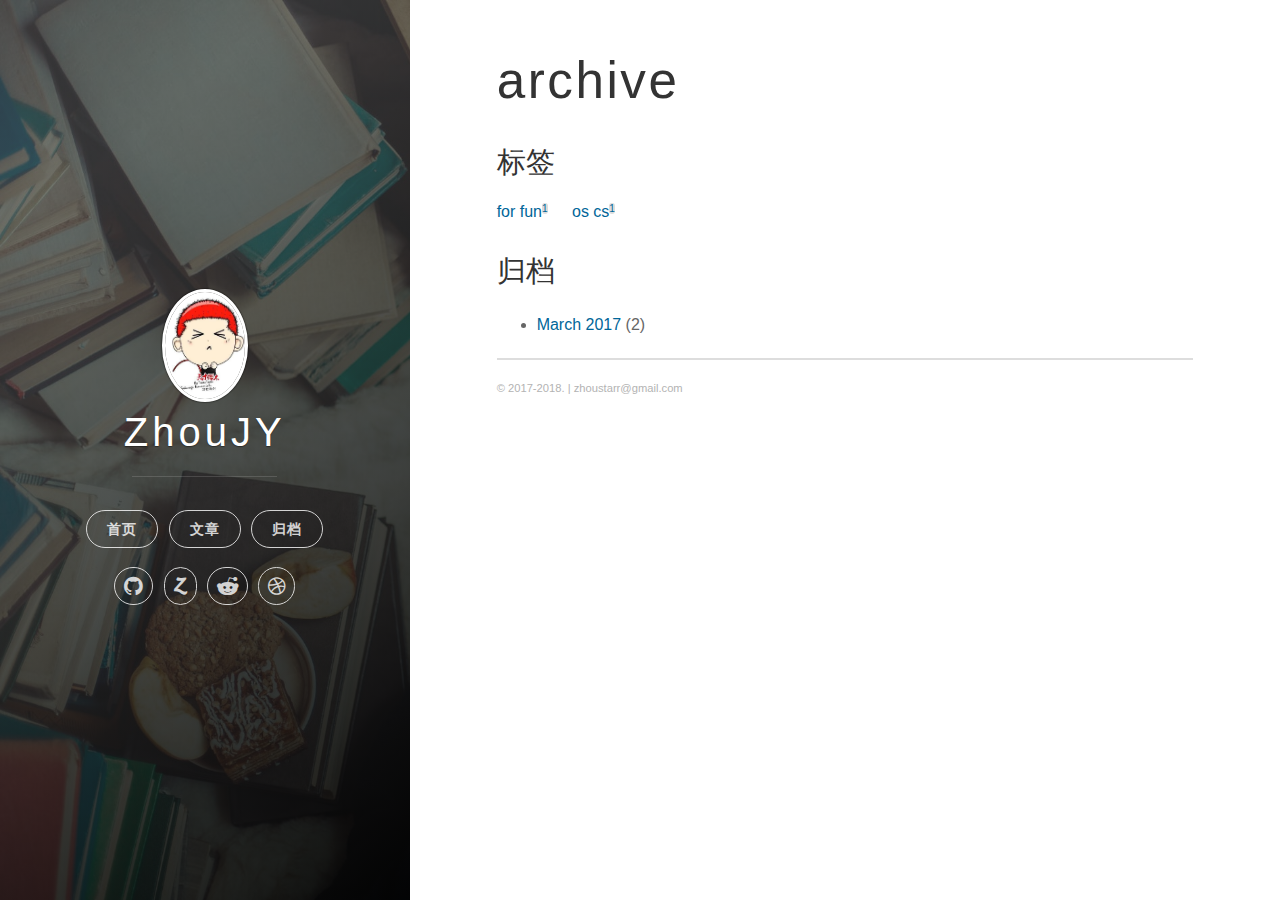
==== commit 2fb0c74e: "Site updated: 2017-03-19 21:00:32" ====
--- a/archive/index.html
+++ b/archive/index.html
@@ -157,7 +157,7 @@
 
     
         <li class="navigation__item">
-          <a href="https://www.reddit.com/user/facelev" title="Reddit">
+          <a href="https://www.reddit.com/user/fasslev" title="Reddit">
             <i class='icon icon-social-reddit'></i>
             <span class="label">Reddit</span>
           </a>
@@ -234,7 +234,7 @@
             
         
             
-                <span><a href="/tags/os/" title="os">os<sup>1</sup></a></span>
+                <span><a href="/tags/os-cs/" title="os cs">os cs<sup>1</sup></a></span>
             
         
     </div>
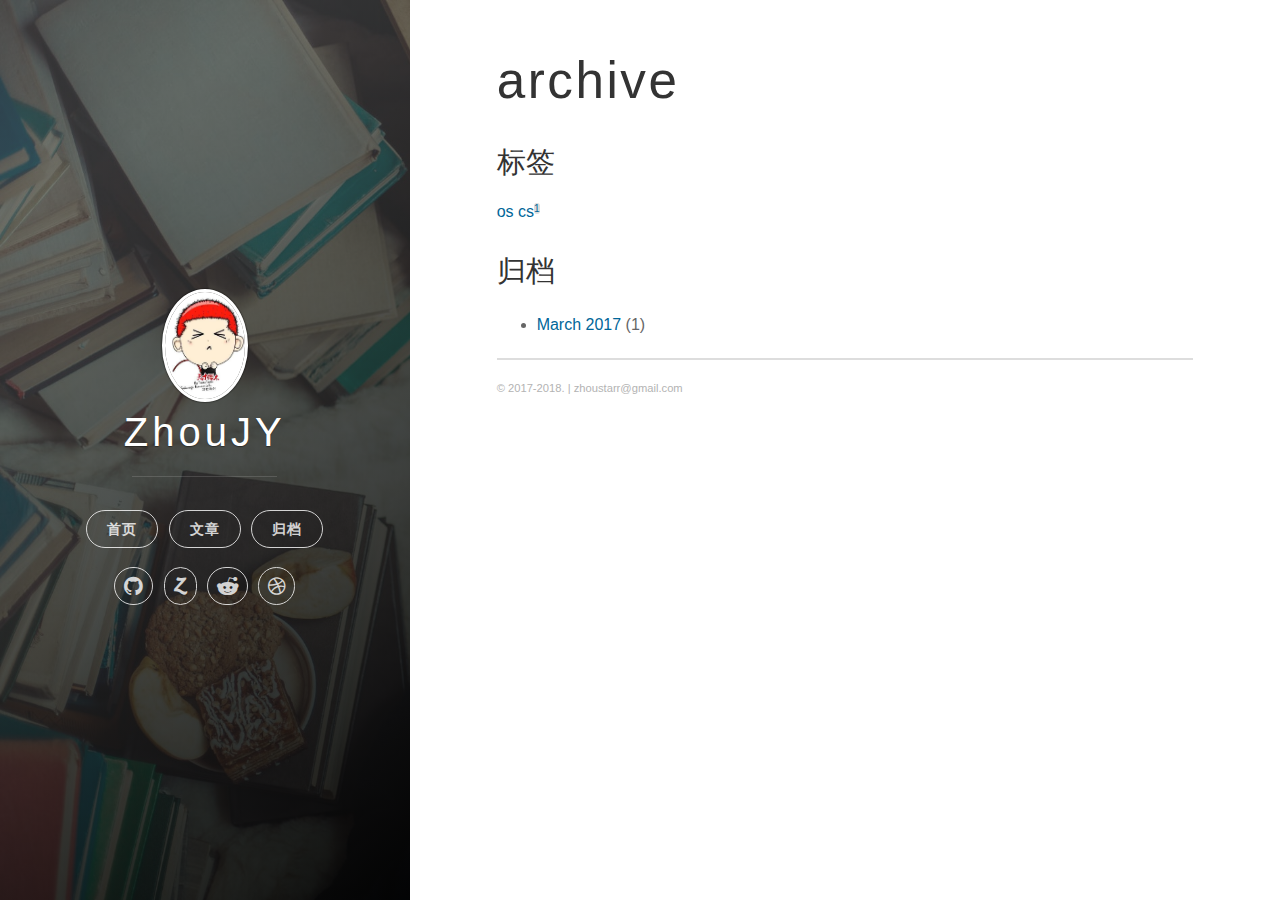
==== commit c676bf65: "Site updated: 2017-03-20 19:03:46" ====
--- a/archive/index.html
+++ b/archive/index.html
@@ -230,10 +230,6 @@
     <div class="tagslist">
         
             
-                <span><a href="/tags/for-fun/" title="for fun">for fun<sup>1</sup></a></span>
-            
-        
-            
                 <span><a href="/tags/os-cs/" title="os cs">os cs<sup>1</sup></a></span>
             
         
@@ -243,7 +239,7 @@
 
     <h3>归档</h3>
     <div class="archiveslist">
-      <ul class="archive-list"><li class="archive-list-item"><a class="archive-list-link" href="/archives/2017/03/">March 2017</a><span class="archive-list-count">2</span></li></ul>
+      <ul class="archive-list"><li class="archive-list-item"><a class="archive-list-link" href="/archives/2017/03/">March 2017</a><span class="archive-list-count">1</span></li></ul>
     </div>
 
 
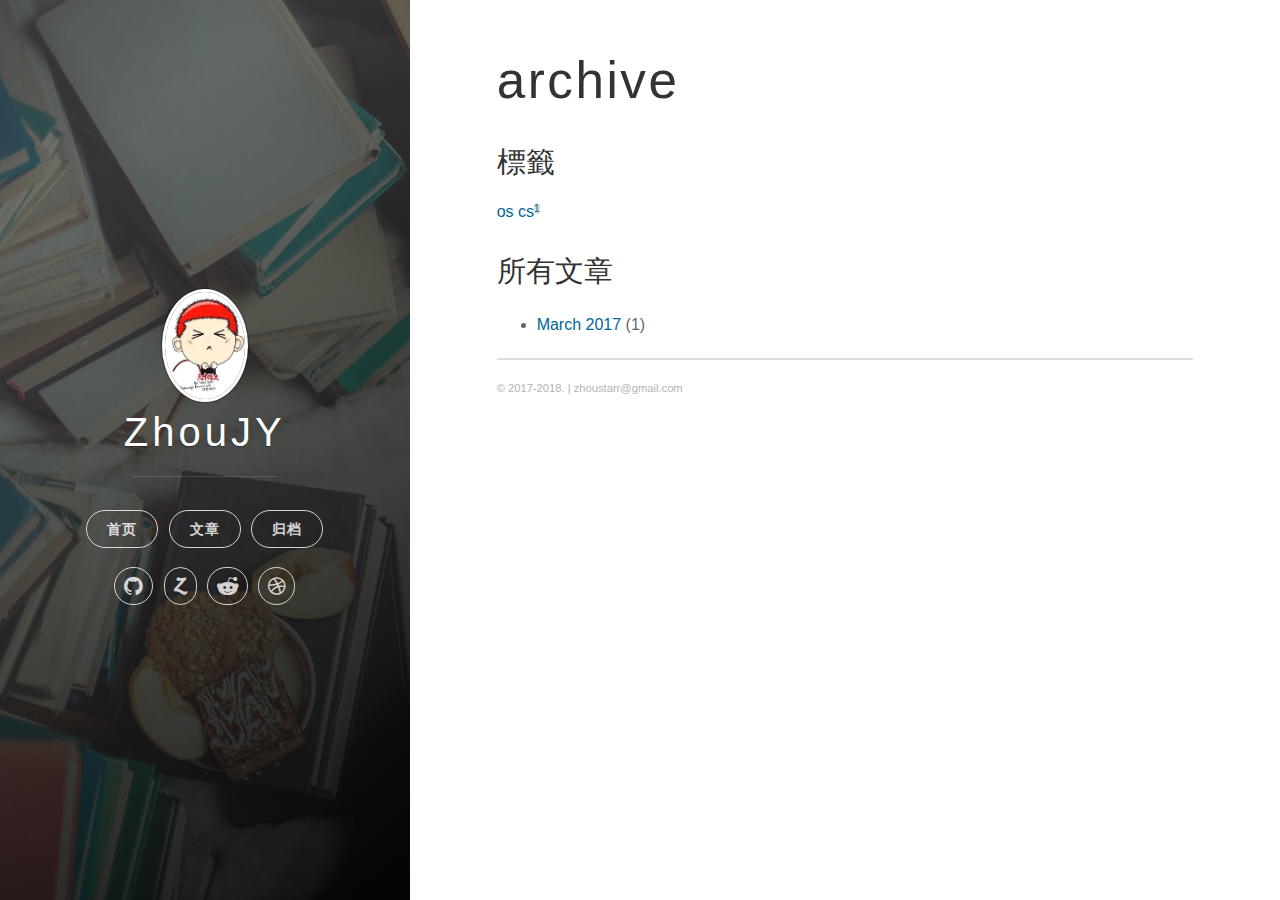
==== commit 2b6d01f7: "Site updated: 2017-03-21 16:35:06" ====
--- a/archive/index.html
+++ b/archive/index.html
@@ -19,7 +19,7 @@
     <meta name="description" content="love loading force">
 <meta property="og:type" content="website">
 <meta property="og:title" content="archive">
-<meta property="og:url" content="http://yoursite.com/archive/index.html">
+<meta property="og:url" content="http://lfalfa.me/archive/index.html">
 <meta property="og:site_name" content="ZhouJY">
 <meta property="og:description" content="love loading force">
 <meta property="og:updated_time" content="2017-03-19T12:40:06.000Z">
@@ -226,7 +226,7 @@
 
 
 
-    <h3>标签</h3>
+    <h3>標籤</h3>
     <div class="tagslist">
         
             
@@ -237,7 +237,7 @@
 
 
 
-    <h3>归档</h3>
+    <h3>所有文章</h3>
     <div class="archiveslist">
       <ul class="archive-list"><li class="archive-list-item"><a class="archive-list-link" href="/archives/2017/03/">March 2017</a><span class="archive-list-count">1</span></li></ul>
     </div>
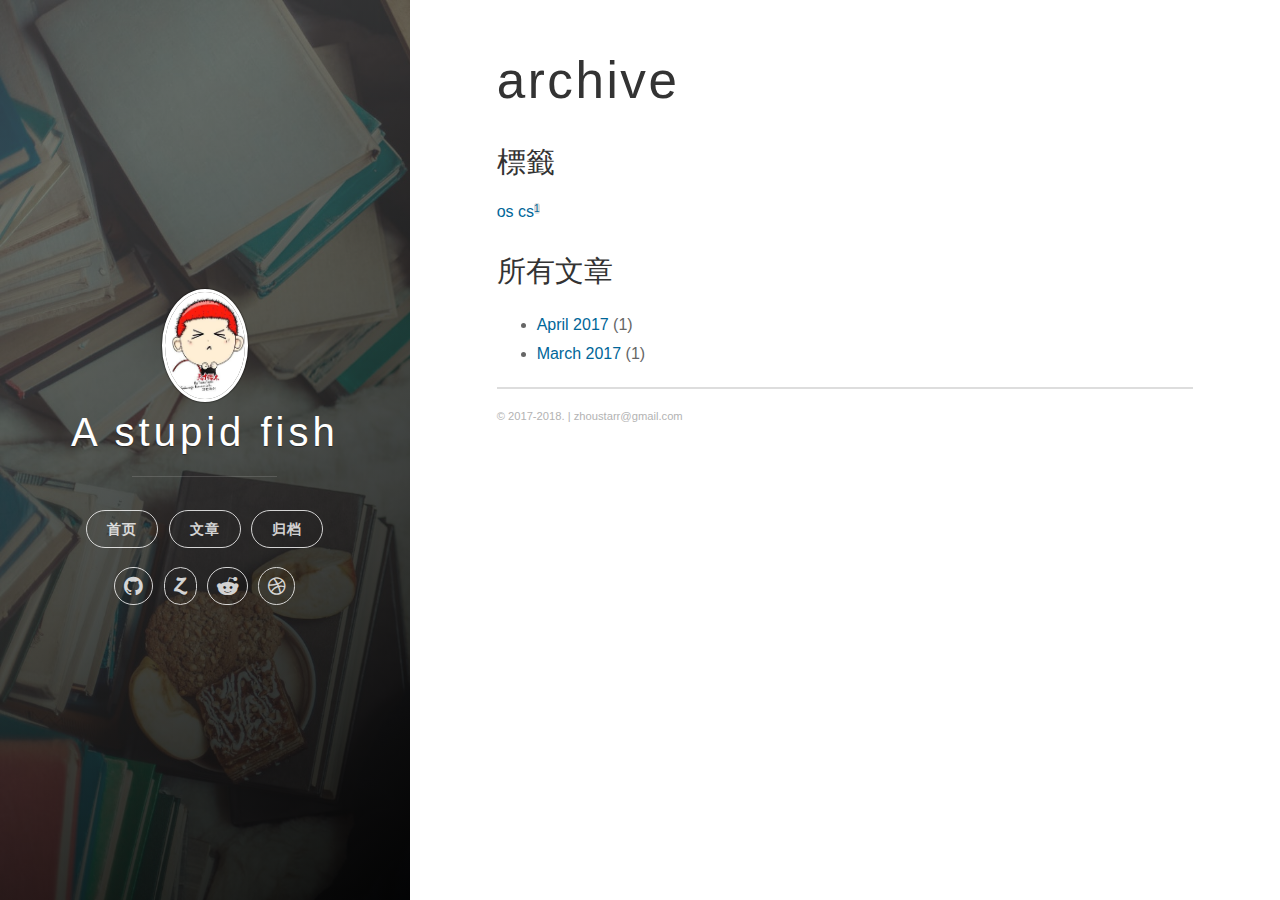
==== commit 01ac5541: "Site updated: 2017-04-25 16:23:38" ====
--- a/archive/index.html
+++ b/archive/index.html
@@ -20,7 +20,7 @@
 <meta property="og:type" content="website">
 <meta property="og:title" content="archive">
 <meta property="og:url" content="http://lfalfa.me/archive/index.html">
-<meta property="og:site_name" content="ZhouJY">
+<meta property="og:site_name" content="A stupid fish">
 <meta property="og:description" content="love loading force">
 <meta property="og:updated_time" content="2017-03-19T12:40:06.000Z">
 <meta name="twitter:card" content="summary">
@@ -56,10 +56,10 @@
     <div class="panel-main__content">
 
         
-        <a href="/" title="link to homepage for ZhouJY"><img src="/img/head.png" width="80" alt="ZhouJY logo" class="panel-cover__logo logo" /></a>
-        
-
-        <h1 class="panel-cover__title panel-title"><a href="/" title="link to homepage">ZhouJY</a></h1>
+        <a href="/" title="link to homepage for A stupid fish"><img src="/img/head.png" width="80" alt="A stupid fish logo" class="panel-cover__logo logo" /></a>
+        
+
+        <h1 class="panel-cover__title panel-title"><a href="/" title="link to homepage">A stupid fish</a></h1>
         <hr class="panel-cover__divider" />
 
         
@@ -239,7 +239,7 @@
 
     <h3>所有文章</h3>
     <div class="archiveslist">
-      <ul class="archive-list"><li class="archive-list-item"><a class="archive-list-link" href="/archives/2017/03/">March 2017</a><span class="archive-list-count">1</span></li></ul>
+      <ul class="archive-list"><li class="archive-list-item"><a class="archive-list-link" href="/archives/2017/04/">April 2017</a><span class="archive-list-count">1</span></li><li class="archive-list-item"><a class="archive-list-link" href="/archives/2017/03/">March 2017</a><span class="archive-list-count">1</span></li></ul>
     </div>
 
 
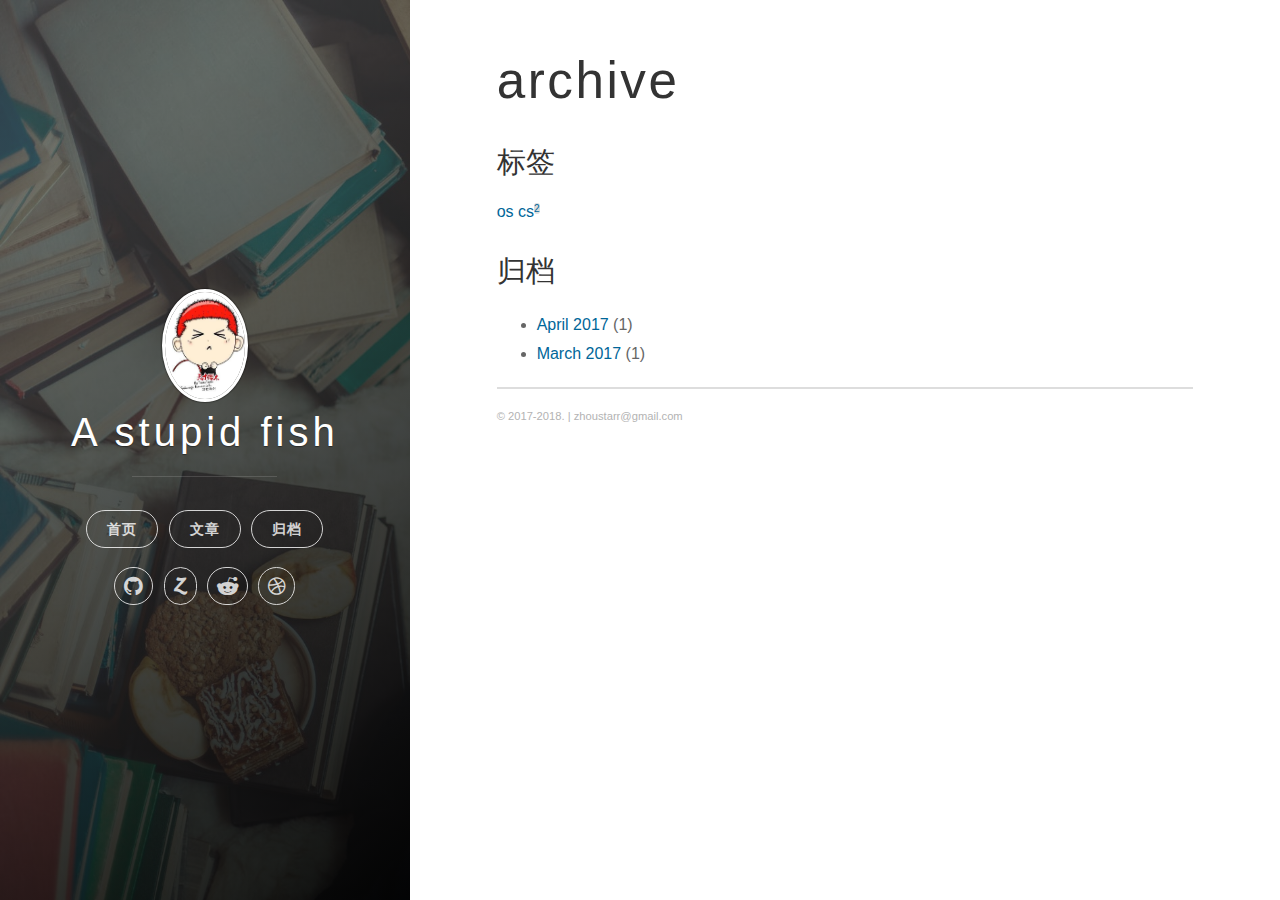
==== commit 11eee799: "Site updated: 2017-04-25 16:25:41" ====
--- a/archive/index.html
+++ b/archive/index.html
@@ -226,18 +226,18 @@
 
 
 
-    <h3>標籤</h3>
+    <h3>标签</h3>
     <div class="tagslist">
         
             
-                <span><a href="/tags/os-cs/" title="os cs">os cs<sup>1</sup></a></span>
+                <span><a href="/tags/os-cs/" title="os cs">os cs<sup>2</sup></a></span>
             
         
     </div>
 
 
 
-    <h3>所有文章</h3>
+    <h3>归档</h3>
     <div class="archiveslist">
       <ul class="archive-list"><li class="archive-list-item"><a class="archive-list-link" href="/archives/2017/04/">April 2017</a><span class="archive-list-count">1</span></li><li class="archive-list-item"><a class="archive-list-link" href="/archives/2017/03/">March 2017</a><span class="archive-list-count">1</span></li></ul>
     </div>
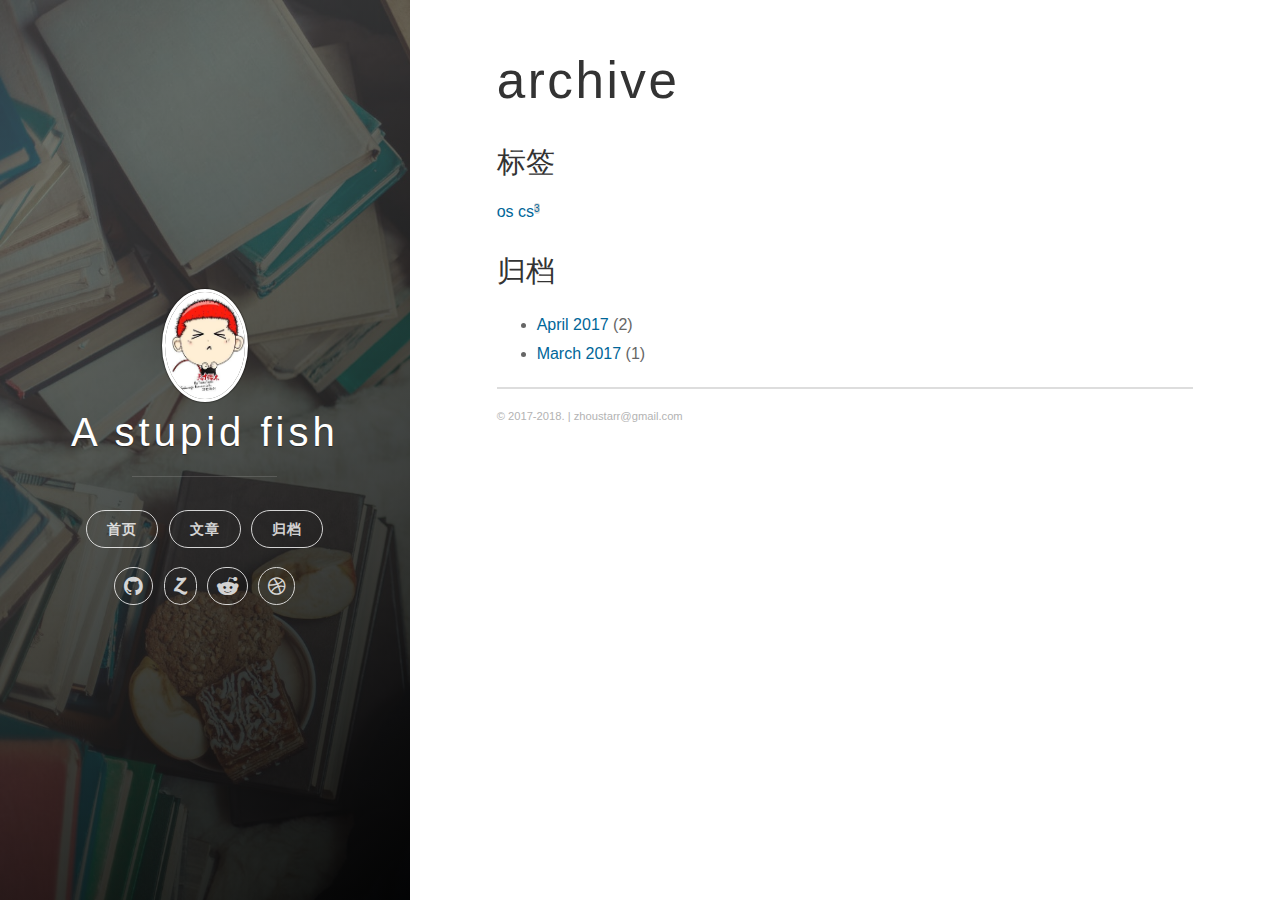
==== commit 60baed8a: "Site updated: 2017-04-25 16:29:54" ====
--- a/archive/index.html
+++ b/archive/index.html
@@ -230,7 +230,7 @@
     <div class="tagslist">
         
             
-                <span><a href="/tags/os-cs/" title="os cs">os cs<sup>2</sup></a></span>
+                <span><a href="/tags/os-cs/" title="os cs">os cs<sup>3</sup></a></span>
             
         
     </div>
@@ -239,7 +239,7 @@
 
     <h3>归档</h3>
     <div class="archiveslist">
-      <ul class="archive-list"><li class="archive-list-item"><a class="archive-list-link" href="/archives/2017/04/">April 2017</a><span class="archive-list-count">1</span></li><li class="archive-list-item"><a class="archive-list-link" href="/archives/2017/03/">March 2017</a><span class="archive-list-count">1</span></li></ul>
+      <ul class="archive-list"><li class="archive-list-item"><a class="archive-list-link" href="/archives/2017/04/">April 2017</a><span class="archive-list-count">2</span></li><li class="archive-list-item"><a class="archive-list-link" href="/archives/2017/03/">March 2017</a><span class="archive-list-count">1</span></li></ul>
     </div>
 
 
